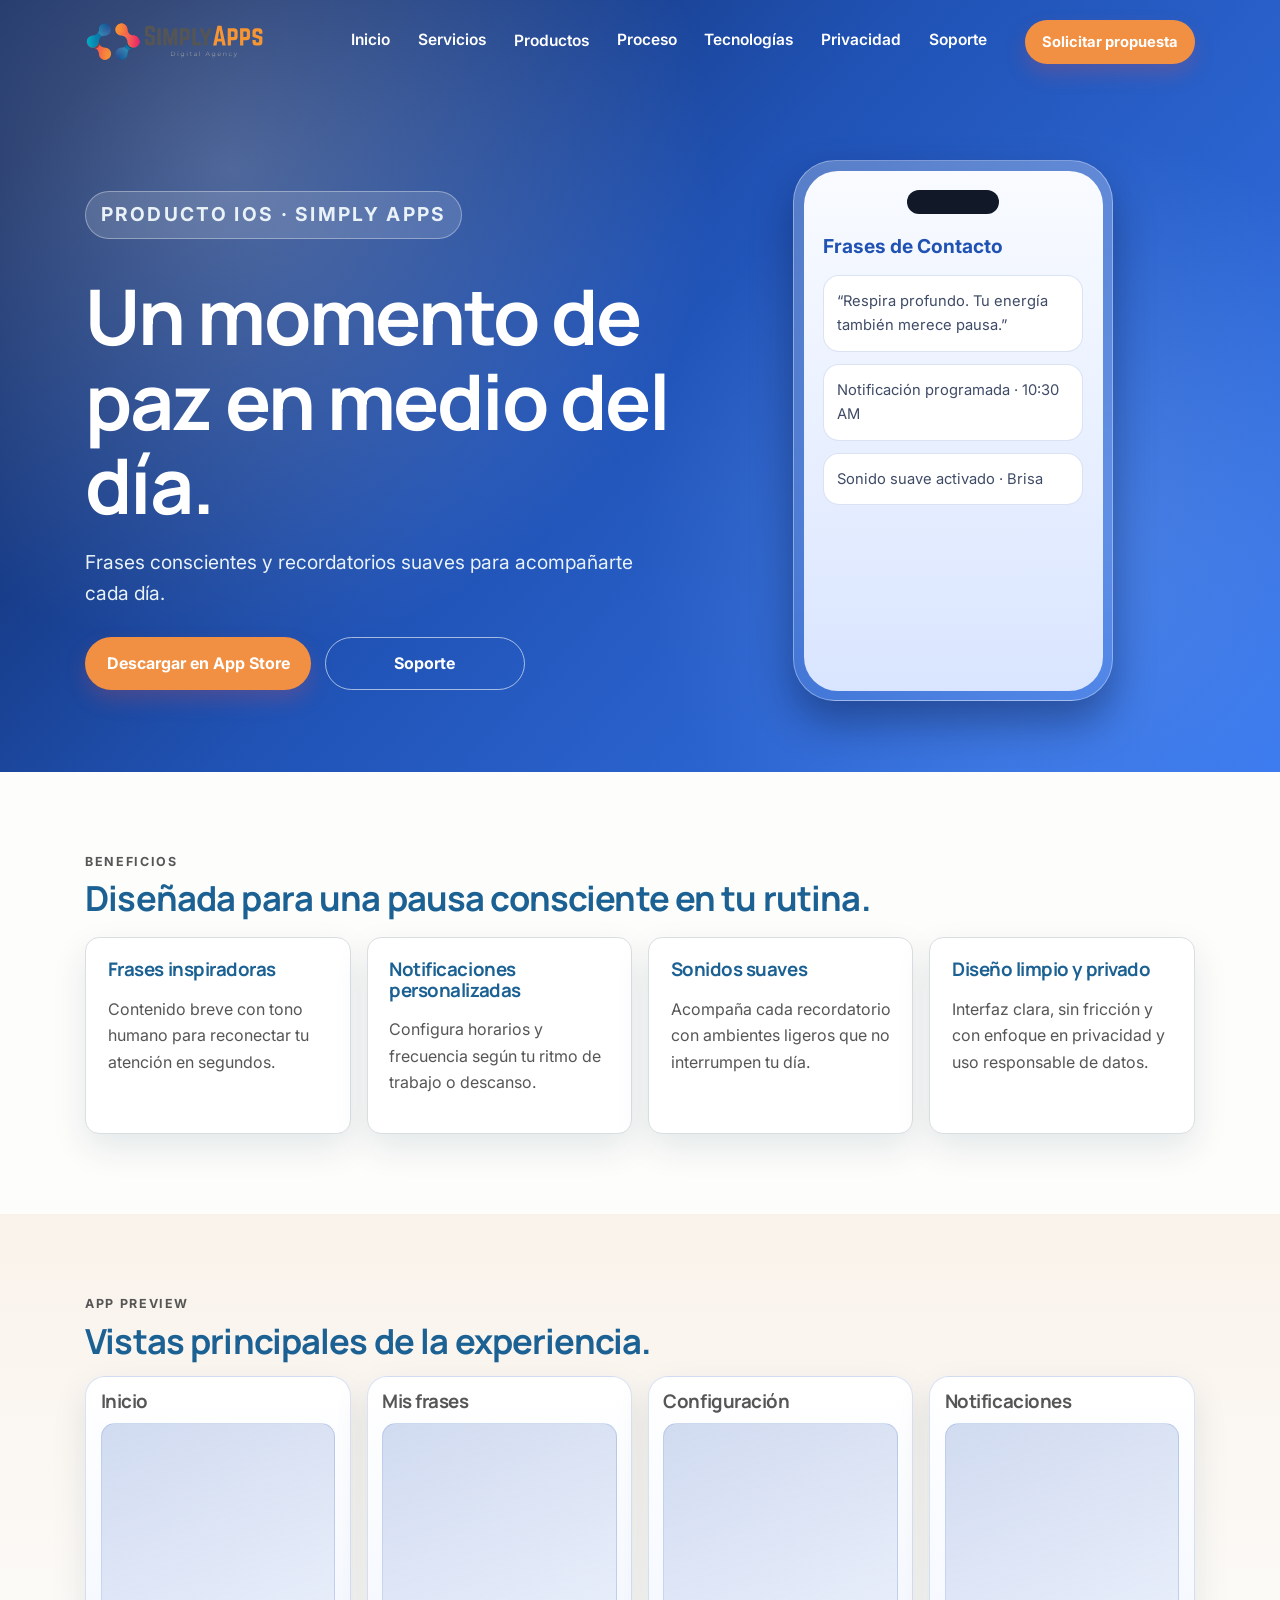
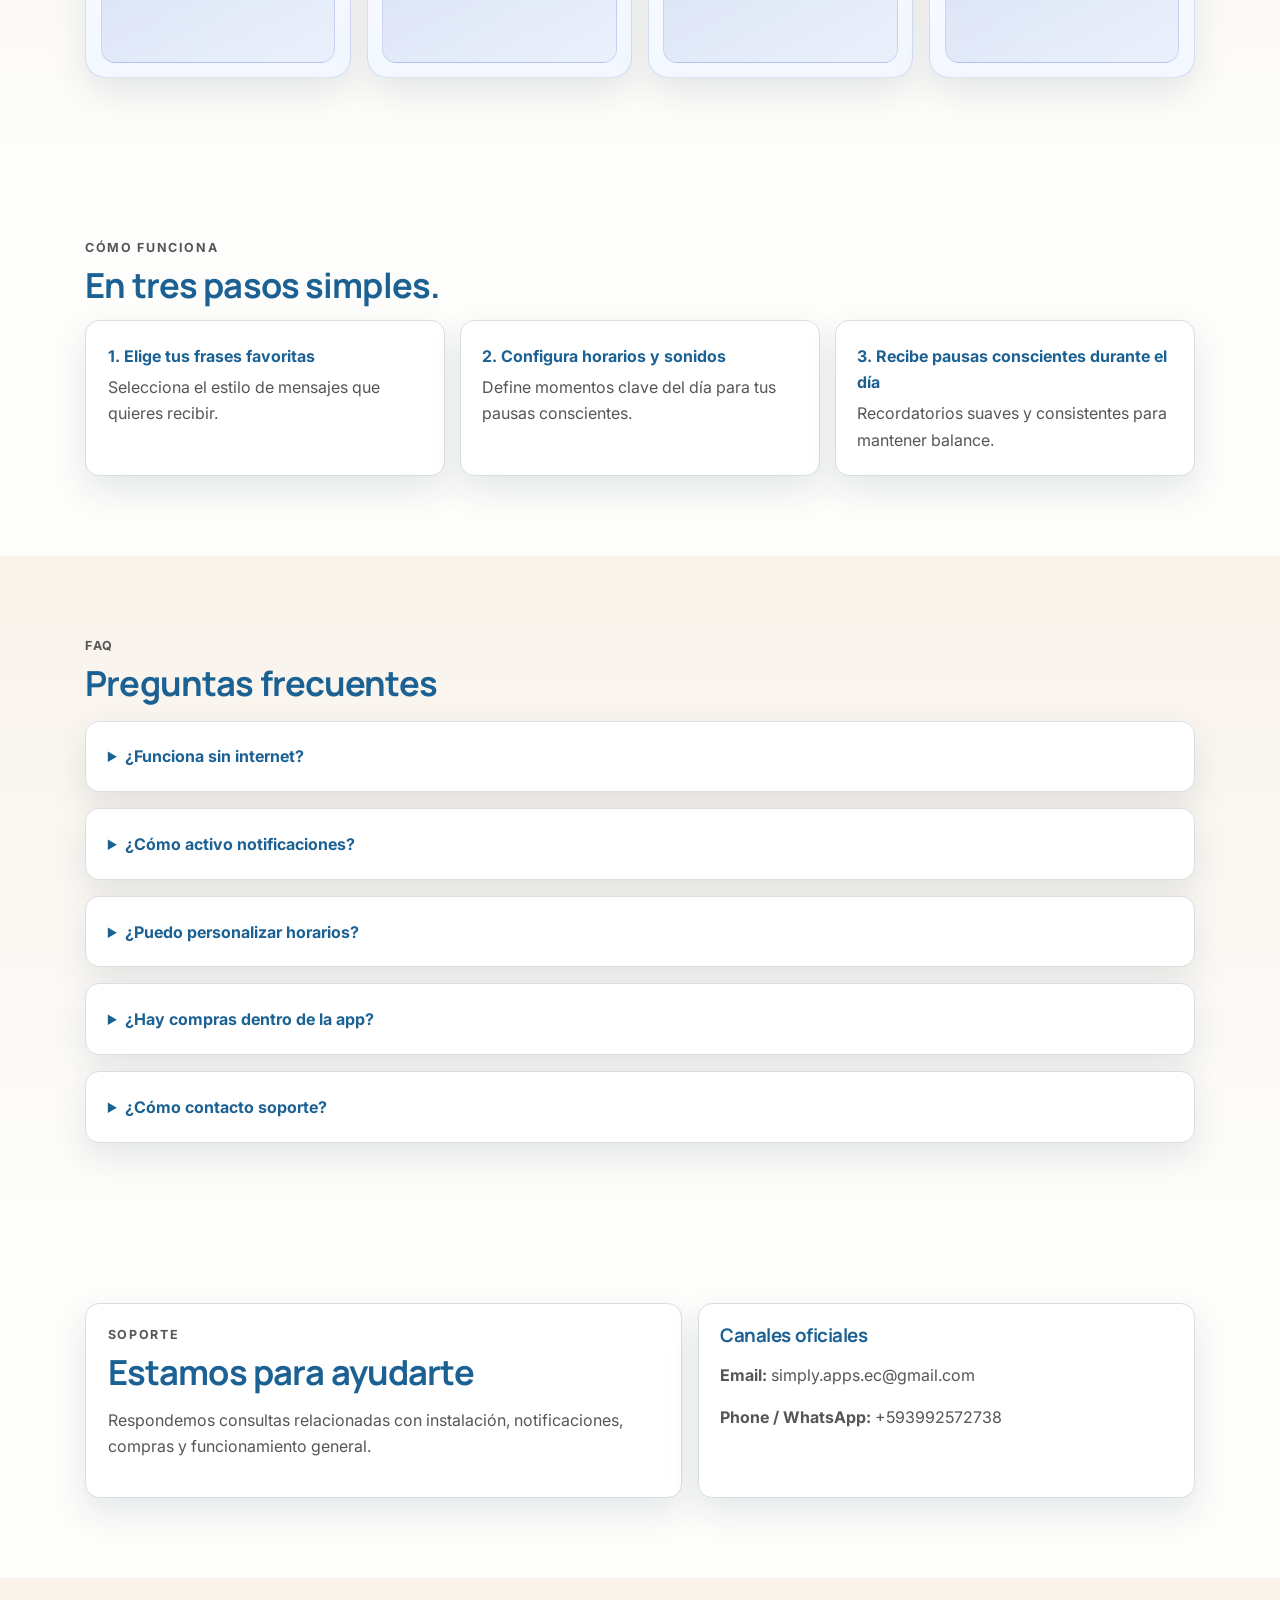
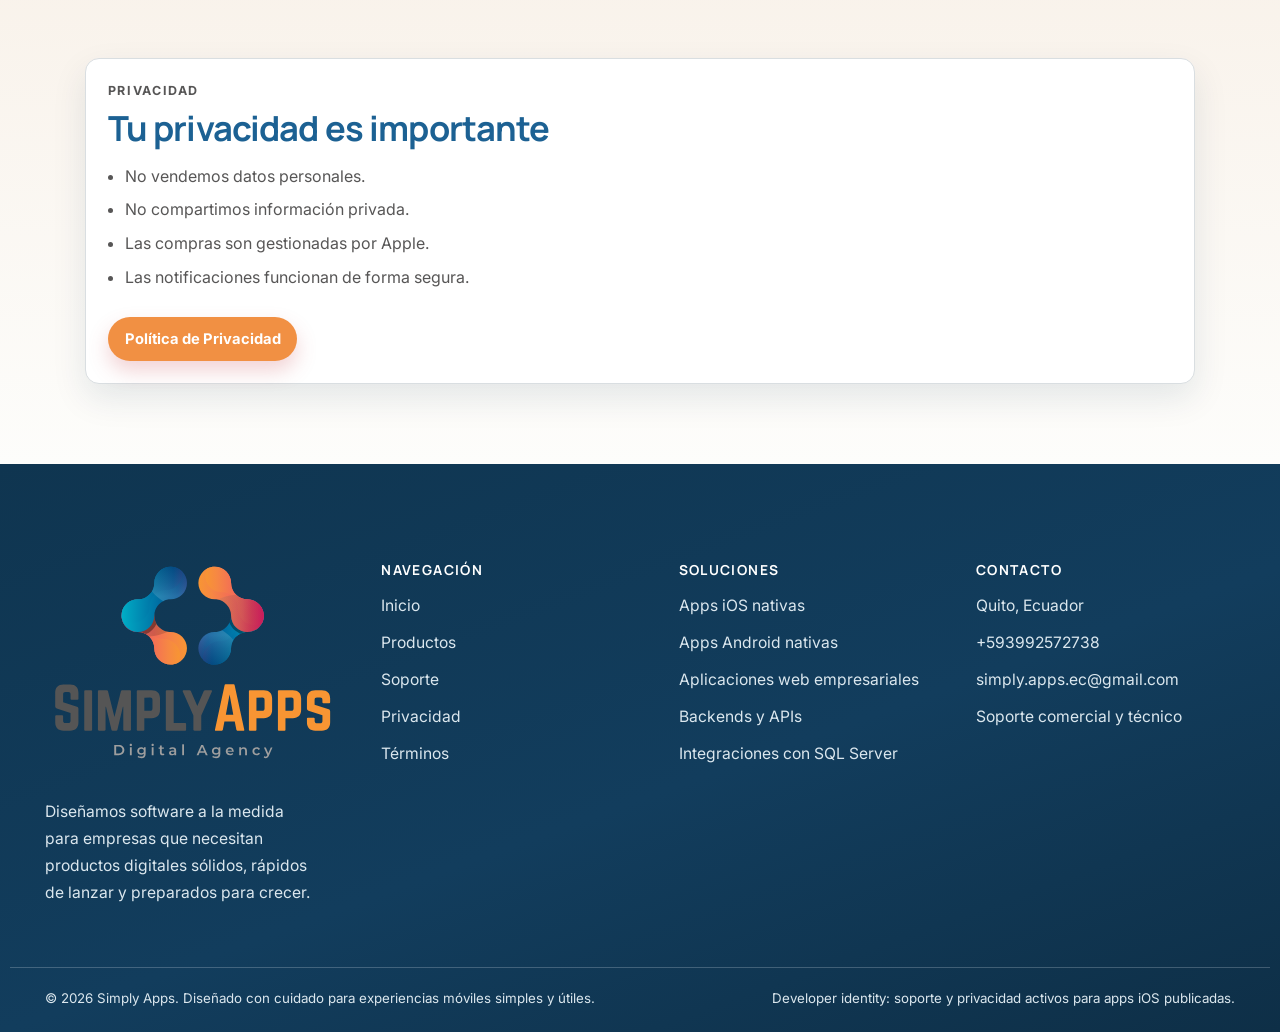
==== frases-de-contacto.html @ b0e984ca "Add Frases de Contacto product landing page and navbar dropdown" ====
<!doctype html>
<html lang="es">
  <head>
    <meta charset="UTF-8" />
    <meta name="viewport" content="width=device-width, initial-scale=1" />
    <title>Frases de Contacto | Productos | SimplyApps</title>
    <meta name="description" content="Frases de Contacto: app iOS de frases conscientes y recordatorios suaves desarrollada por Simply Apps, con soporte activo y privacidad transparente." />
    <link rel="canonical" href="https://simplyapps.github.io/frases-de-contacto.html" />
    <link rel="icon" type="image/svg+xml" href="images/favicon.svg" />
    <link rel="preconnect" href="https://fonts.googleapis.com" />
    <link rel="preconnect" href="https://fonts.gstatic.com" crossorigin />
    <link href="https://fonts.googleapis.com/css2?family=Manrope:wght@500;600;700;800&family=Inter:wght@400;500;600;700&display=swap" rel="stylesheet" />
    <link rel="stylesheet" href="css/styles.css" />
  </head>
  <body data-page="producto-frases">
    <a class="skip-link" href="#contenido">Saltar al contenido principal</a>
    <header class="site-header">
      <div id="site-nav"></div>

      <section class="page-hero product-hero" aria-labelledby="frases-title">
        <div class="page-hero__content product-hero__layout">
          <div>
            <p class="hero__badge">Producto iOS · Simply Apps</p>
            <h1 id="frases-title">Un momento de paz en medio del día.</h1>
            <p>Frases conscientes y recordatorios suaves para acompañarte cada día.</p>
            <div class="hero__cta">
              <a class="btn" href="#" aria-label="Descargar Frases de Contacto en App Store">Descargar en App Store</a>
              <a class="btn btn--ghost" href="#soporte">Soporte</a>
            </div>
          </div>
          <aside class="iphone-mockup" aria-label="Vista previa de Frases de Contacto en iPhone">
            <div class="iphone-mockup__screen">
              <div class="iphone-mockup__pill" aria-hidden="true"></div>
              <p>Frases de Contacto</p>
              <div class="iphone-mockup__card">“Respira profundo. Tu energía también merece pausa.”</div>
              <div class="iphone-mockup__card">Notificación programada · 10:30 AM</div>
              <div class="iphone-mockup__card">Sonido suave activado · Brisa</div>
            </div>
          </aside>
        </div>
      </section>
    </header>

    <main id="contenido">
      <section class="section">
        <div class="container">
          <p class="eyebrow">Beneficios</p>
          <h2>Diseñada para una pausa consciente en tu rutina.</h2>
          <div class="cards cards--4">
            <article class="card"><h3>Frases inspiradoras</h3><p>Contenido breve con tono humano para reconectar tu atención en segundos.</p></article>
            <article class="card"><h3>Notificaciones personalizadas</h3><p>Configura horarios y frecuencia según tu ritmo de trabajo o descanso.</p></article>
            <article class="card"><h3>Sonidos suaves</h3><p>Acompaña cada recordatorio con ambientes ligeros que no interrumpen tu día.</p></article>
            <article class="card"><h3>Diseño limpio y privado</h3><p>Interfaz clara, sin fricción y con enfoque en privacidad y uso responsable de datos.</p></article>
          </div>
        </div>
      </section>

      <section class="section section--soft">
        <div class="container">
          <p class="eyebrow">App preview</p>
          <h2>Vistas principales de la experiencia.</h2>
          <div class="preview-grid">
            <article class="preview-card"><h3>Inicio</h3><div class="preview-card__shot" aria-hidden="true"></div></article>
            <article class="preview-card"><h3>Mis frases</h3><div class="preview-card__shot" aria-hidden="true"></div></article>
            <article class="preview-card"><h3>Configuración</h3><div class="preview-card__shot" aria-hidden="true"></div></article>
            <article class="preview-card"><h3>Notificaciones</h3><div class="preview-card__shot" aria-hidden="true"></div></article>
          </div>
        </div>
      </section>

      <section class="section">
        <div class="container">
          <p class="eyebrow">Cómo funciona</p>
          <h2>En tres pasos simples.</h2>
          <ol class="process">
            <li><strong>1. Elige tus frases favoritas</strong><span>Selecciona el estilo de mensajes que quieres recibir.</span></li>
            <li><strong>2. Configura horarios y sonidos</strong><span>Define momentos clave del día para tus pausas conscientes.</span></li>
            <li><strong>3. Recibe pausas conscientes durante el día</strong><span>Recordatorios suaves y consistentes para mantener balance.</span></li>
          </ol>
        </div>
      </section>

      <section class="section section--soft">
        <div class="container">
          <p class="eyebrow">FAQ</p>
          <h2>Preguntas frecuentes</h2>
          <div class="faq">
            <details class="faq-item"><summary>¿Funciona sin internet?</summary><p>Sí. La experiencia principal puede funcionar sin conexión una vez instalada la app y descargados sus recursos base.</p></details>
            <details class="faq-item"><summary>¿Cómo activo notificaciones?</summary><p>Al abrir la app por primera vez se solicitarán permisos. También puedes activarlas desde Ajustes de iOS.</p></details>
            <details class="faq-item"><summary>¿Puedo personalizar horarios?</summary><p>Sí. Puedes ajustar horas, frecuencia y tipo de recordatorio según tu preferencia.</p></details>
            <details class="faq-item"><summary>¿Hay compras dentro de la app?</summary><p>Las compras, cuando apliquen, están gestionadas de forma segura por Apple dentro del App Store.</p></details>
            <details class="faq-item"><summary>¿Cómo contacto soporte?</summary><p>Escríbenos a simply.apps.ec@gmail.com o contáctanos por WhatsApp al +593992572738.</p></details>
          </div>
        </div>
      </section>

      <section class="section" id="soporte">
        <div class="container support-grid">
          <article class="card">
            <p class="eyebrow">Soporte</p>
            <h2>Estamos para ayudarte</h2>
            <p>Respondemos consultas relacionadas con instalación, notificaciones, compras y funcionamiento general.</p>
          </article>
          <article class="card">
            <h3>Canales oficiales</h3>
            <p><strong>Email:</strong> <a href="mailto:simply.apps.ec@gmail.com">simply.apps.ec@gmail.com</a></p>
            <p><strong>Phone / WhatsApp:</strong> <a href="tel:+593992572738">+593992572738</a></p>
          </article>
        </div>
      </section>

      <section class="section section--soft">
        <div class="container">
          <article class="card">
            <p class="eyebrow">Privacidad</p>
            <h2>Tu privacidad es importante</h2>
            <ul class="privacy-list">
              <li>No vendemos datos personales.</li>
              <li>No compartimos información privada.</li>
              <li>Las compras son gestionadas por Apple.</li>
              <li>Las notificaciones funcionan de forma segura.</li>
            </ul>
            <div class="hero__cta">
              <a class="btn btn--sm" href="privacy.html">Política de Privacidad</a>
            </div>
          </article>
        </div>
      </section>
    </main>

    <div id="site-footer"></div>

    <script src="js/main.js" defer></script>
  </body>
</html>
---- css/styles.css ----
:root {
  --color-primary: #1c6193;
  --color-secondary: #0a88b1;
  --color-accent: #f19043;
  --color-accent-strong: #cd5057;
  --color-text: #575656;
  --color-text-muted: #a1a6a9;
  --color-bg: #fdfdfb;
  --color-surface-warm: #ebd0b6;
  --color-surface: #ffffff;
  --color-border: #d9dee1;
  --color-footer-bg: #0f3550;
  --shadow-soft: 0 14px 34px rgba(14, 50, 76, 0.1);
  --shadow-nav: 0 8px 24px rgba(16, 52, 78, 0.14);
  --radius-lg: 22px;
  --radius-md: 14px;
  --container-max: 1180px;
  --container-pad: clamp(1rem, 3vw, 2.2rem);
}

* { box-sizing: border-box; }
html, body { margin: 0; padding: 0; }
body {
  font-family: 'Inter', system-ui, -apple-system, 'Segoe UI', Roboto, sans-serif;
  color: var(--color-text);
  background: var(--color-bg);
  line-height: 1.65;
}
a { color: inherit; text-decoration: none; }
h1, h2, h3 {
  font-family: 'Manrope', 'Inter', system-ui, sans-serif;
  line-height: 1.1;
  letter-spacing: -0.025em;
  margin: 0;
}
.container { width: 100%; max-width: var(--container-max); margin-inline: auto; padding-inline: var(--container-pad); }
.skip-link { position: absolute; left: -1000px; top: 0; }
.skip-link:focus { left: 1rem; top: 1rem; z-index: 1000; background: #fff; padding: .7rem .85rem; border-radius: .6rem; }
.sr-only { position: absolute; width: 1px; height: 1px; margin: -1px; overflow: hidden; clip: rect(0,0,0,0); }

.nav {
  position: fixed;
  inset: 0 0 auto;
  z-index: 80;
  transition: background .28s ease, box-shadow .28s ease, border-color .28s ease;
  border-bottom: 1px solid transparent;
}
.nav.is-scrolled {
  background: rgba(253, 253, 251, 0.95);
  border-color: rgba(10, 136, 177, 0.18);
  box-shadow: var(--shadow-nav);
  backdrop-filter: blur(12px);
}
.nav__inner { min-height: 84px; display: flex; align-items: center; justify-content: space-between; gap: 1rem; }
.brand { display: inline-flex; align-items: center; }
.brand img { height: 42px; width: auto; display: block; }
.nav__menu { display: flex; align-items: center; gap: clamp(.9rem, 1.8vw, 1.45rem); }
.nav__menu a:not(.btn),
.nav__dropdown-toggle {
  color: #fff;
  font-weight: 600;
  font-size: .97rem;
  padding: .2rem .15rem .3rem;
  border-bottom: 2px solid transparent;
  transition: color .2s ease, border-color .2s ease;
  background: transparent;
  border-top: 0;
  border-left: 0;
  border-right: 0;
  cursor: pointer;
  font-family: inherit;
}
.nav__menu a:not(.btn):hover,
.nav__menu a:not(.btn):focus-visible,
.nav__dropdown-toggle:hover,
.nav__dropdown-toggle:focus-visible { color: var(--color-accent); }
.nav.is-scrolled .nav__menu a:not(.btn),
.nav.is-scrolled .nav__dropdown-toggle { color: var(--color-primary); }
.nav__menu a.is-active { border-bottom-color: currentColor; color: var(--color-accent) !important; }
.nav__menu .btn { margin-left: clamp(.35rem, 1vw, .8rem); }
.nav__item--dropdown { position: relative; }
.nav__dropdown {
  position: absolute;
  top: calc(100% + .75rem);
  left: -.8rem;
  min-width: 220px;
  background: rgba(255, 255, 255, .98);
  border: 1px solid rgba(28, 97, 147, .16);
  border-radius: 12px;
  box-shadow: var(--shadow-soft);
  padding: .5rem;
  display: none;
}
.nav__dropdown a {
  display: block;
  color: var(--color-primary) !important;
  border-radius: 9px;
  border-bottom: 0 !important;
  padding: .55rem .65rem !important;
}
.nav__dropdown a:hover,
.nav__dropdown a:focus-visible { background: rgba(32, 82, 180, .12); color: #2052B4 !important; }
.nav__item--dropdown:hover .nav__dropdown,
.nav__item--dropdown.is-open .nav__dropdown { display: block; }

.nav-toggle {
  display: none;
  border: 1px solid rgba(255,255,255,.35);
  background: rgba(255,255,255,.1);
  border-radius: 12px;
  padding: .5rem;
}
.nav.is-scrolled .nav-toggle { border-color: rgba(28, 97, 147, .24); background: #fff; }
.nav-toggle span[aria-hidden='true'] { display: block; width: 22px; height: 2px; margin: 4px 0; background: #fff; }
.nav.is-scrolled .nav-toggle span[aria-hidden='true'] { background: var(--color-primary); }

.hero, .page-hero {
  position: relative;
  width: 100vw;
  max-width: 100vw;
  margin: 0 calc(50% - 50vw);
  overflow: hidden;
}
.hero { min-height: min(94vh, 980px); }
.hero__media { position: absolute; inset: 0; background: url('https://images.unsplash.com/photo-1517248135467-4c7edcad34c4?auto=format&fit=crop&w=2000&q=80') center/cover; }
.hero__overlay { position: absolute; inset: 0; background: linear-gradient(112deg, rgba(7, 39, 62, .92) 16%, rgba(10, 74, 110, .76) 54%, rgba(12, 92, 135, .62) 100%); }
.hero__content, .page-hero__content {
  position: relative;
  z-index: 2;
  padding: clamp(8rem, 20vh, 10rem) var(--container-pad) clamp(3rem, 8vh, 4.4rem);
  width: min(var(--container-max), 100%);
  margin: 0 auto;
}
.hero__content > * { max-width: 760px; }
.hero__badge {
  display: inline-flex;
  background: rgba(255, 255, 255, .14);
  color: #fff;
  border: 1px solid rgba(255,255,255,.35);
  border-radius: 999px;
  font-size: .74rem;
  font-weight: 700;
  letter-spacing: .12em;
  text-transform: uppercase;
  padding: .46rem .9rem;
}
.hero h1, .page-hero h1 { font-size: clamp(2.2rem, 6.5vw, 4.8rem); margin: 1rem 0; color: #fff; }
.hero p, .page-hero p { color: #e9f2f6; font-size: clamp(1rem, 2vw, 1.2rem); max-width: 62ch; }
.page-hero {
  min-height: clamp(20rem, 44vh, 26rem);
  background: linear-gradient(125deg, #174c70 4%, #1c6193 48%, #0a88b1 100%);
}
.page-hero::before {
  content: '';
  position: absolute;
  inset: 0;
  background: radial-gradient(circle at 12% 28%, rgba(235, 208, 182, .28), transparent 46%), radial-gradient(circle at 84% 86%, rgba(241, 144, 67, .2), transparent 42%);
}

.hero__cta { display: flex; flex-wrap: wrap; gap: .85rem; margin-top: 1.7rem; }
.btn {
  border: none;
  border-radius: 999px;
  font-weight: 700;
  min-height: 44px;
  padding: .75rem 1.35rem;
  display: inline-flex;
  align-items: center;
  justify-content: center;
  transition: background .2s ease, transform .2s ease, box-shadow .2s ease;
}
.btn:hover { transform: translateY(-1px); }
.btn:focus-visible, a:focus-visible, button:focus-visible, summary:focus-visible { outline: 3px solid rgba(241, 144, 67, .45); outline-offset: 2px; }
.btn--primary, .btn { background: var(--color-accent); color: #fff; box-shadow: 0 10px 20px rgba(205, 80, 87, .25); }
.btn--primary:hover, .btn:hover { background: var(--color-accent-strong); }
.btn--ghost {
  background: transparent;
  color: #fff;
  border: 1px solid rgba(255,255,255,.6);
  box-shadow: none;
}
.btn--ghost:hover { background: rgba(255,255,255,.15); }
.nav.is-scrolled .btn--ghost { color: var(--color-primary); border-color: rgba(28, 97, 147, .42); }
.btn--sm { min-height: 40px; padding: .62rem 1.05rem; font-size: .92rem; }

.hero__trust { margin-top: clamp(2rem, 8vh, 3.4rem); border-top: 1px solid rgba(255,255,255,.3); padding-top: 1.1rem; }
.hero__trust p { margin: 0; color: #eef7fb; font-size: .75rem; letter-spacing: .12em; font-weight: 700; }
.hero__trust ul { list-style: none; padding: 0; margin: .8rem 0 0; display: grid; grid-template-columns: repeat(4, minmax(0, 1fr)); gap: .9rem; color: #f8fbfd; font-weight: 600; }

.section { padding: clamp(3rem, 7vw, 5rem) 0; }
.section h2 { font-size: clamp(1.6rem, 2.7vw, 2.5rem); margin: .45rem 0 1rem; color: var(--color-primary); }
.section p { color: var(--color-text); max-width: 68ch; }
.section--soft { background: linear-gradient(180deg, rgba(235, 208, 182, .24), rgba(253, 253, 251, .95)); }
.eyebrow { color: var(--color-secondary); font-size: .78rem; letter-spacing: .13em; font-weight: 700; text-transform: uppercase; margin: 0; }

.grid { display: grid; gap: 1.1rem; }
.grid--2 { grid-template-columns: 1.2fr 1fr; }
.cards, .stats, .faq { display: grid; gap: 1rem; margin-top: 1.2rem; }
.cards--4 { grid-template-columns: repeat(4, minmax(0, 1fr)); }
.cards--3 { grid-template-columns: repeat(3, minmax(0, 1fr)); }
.cards--2 { grid-template-columns: repeat(2, minmax(0, 1fr)); }

.card, .stats li, .process li, .faq-item {
  background: var(--color-surface);
  border: 1px solid var(--color-border);
  border-radius: var(--radius-md);
  box-shadow: var(--shadow-soft);
  padding: clamp(1rem, 2vw, 1.35rem);
}
.card h3, .card h2 { margin-bottom: .5rem; color: var(--color-primary); }
.card p, .card li { color: var(--color-text); }
.stats { list-style: none; padding: 0; margin: 0; }
.stats li strong { display: block; color: var(--color-primary); margin-bottom: .35rem; }
.process { list-style: none; padding: 0; margin: 1rem 0 0; display: grid; grid-template-columns: repeat(3, minmax(0,1fr)); gap: .9rem; }
.process strong { display: block; margin-bottom: .3rem; color: var(--color-primary); }
.chips { list-style: none; margin: 1rem 0 0; padding: 0; display: flex; gap: .7rem; flex-wrap: wrap; }
.chips li { border: 1px solid rgba(10,136,177,.28); background: #fff; border-radius: 999px; padding: .45rem .85rem; color: var(--color-primary); font-weight: 600; }
.app-highlight { display: grid; gap: 1rem; grid-template-columns: 1.45fr 1fr; align-items: center; }
.app-card ul, .legal-card ul { margin: .7rem 0 0; padding-left: 1rem; }

.cta-block {
  background: linear-gradient(120deg, #1a5b89 5%, #0d79a0 55%, #0a88b1 100%);
  border-radius: var(--radius-lg);
  padding: clamp(1.6rem, 4vw, 2.7rem);
  box-shadow: var(--shadow-soft);
}
.cta-block h2, .cta-block p { color: #fff; }
.cta-block .eyebrow { color: rgba(255,255,255,.78); }

.legal-grid { display: grid; gap: 1rem; grid-template-columns: repeat(2, minmax(0, 1fr)); }
.legal-footer p { margin: 0; }
.faq-item summary { font-weight: 700; color: var(--color-primary); cursor: pointer; }
.faq-item p { margin: .65rem 0 0; }
.product-hero {
  background: linear-gradient(132deg, #0f285f 8%, #2052B4 46%, #3778ef 100%);
}
.product-hero::before {
  content: '';
  position: absolute;
  inset: 0;
  background: radial-gradient(circle at 18% 22%, rgba(255,255,255,.25), transparent 40%), radial-gradient(circle at 82% 70%, rgba(158,197,255,.24), transparent 35%);
}
.product-hero__layout {
  display: grid;
  gap: clamp(1.3rem, 2.8vw, 3rem);
  grid-template-columns: 1.1fr .9fr;
  align-items: center;
}
.product-hero__layout .hero__cta .btn { min-width: 200px; }
.iphone-mockup {
  justify-self: center;
  width: min(320px, 100%);
  border-radius: 42px;
  padding: .6rem;
  border: 1px solid rgba(255,255,255,.35);
  background: linear-gradient(180deg, rgba(255,255,255,.26), rgba(255,255,255,.08));
  box-shadow: 0 22px 40px rgba(6, 18, 58, .4);
}
.iphone-mockup__screen {
  border-radius: 34px;
  background: linear-gradient(180deg, #f9fbff, #d9e5ff);
  min-height: 520px;
  padding: 1.2rem;
}
.iphone-mockup__pill {
  width: 92px;
  height: 24px;
  border-radius: 999px;
  background: #111827;
  margin: 0 auto 1.1rem;
}
.iphone-mockup__screen p { margin: 0; color: #2052B4; font-weight: 700; }
.iphone-mockup__card {
  margin-top: .75rem;
  border-radius: 16px;
  background: #fff;
  padding: .82rem;
  border: 1px solid rgba(32,82,180,.16);
  color: #3f4b67;
  font-size: .92rem;
}
.preview-grid { display: grid; grid-template-columns: repeat(4, minmax(0, 1fr)); gap: 1rem; }
.preview-card {
  border: 1px solid rgba(32,82,180,.16);
  border-radius: 20px;
  background: linear-gradient(180deg, #fff, #f3f7ff);
  box-shadow: var(--shadow-soft);
  padding: .9rem;
}
.preview-card__shot {
  min-height: 240px;
  border-radius: 14px;
  background: linear-gradient(160deg, rgba(32,82,180,.2), rgba(32,82,180,.04));
  border: 1px solid rgba(32,82,180,.15);
  margin-top: .7rem;
}
.support-grid { display: grid; gap: 1rem; grid-template-columns: 1.2fr 1fr; }
.privacy-list { margin: 1rem 0 0; padding-left: 1.1rem; display: grid; gap: .45rem; }

.site-footer {
  background: linear-gradient(160deg, #0f3550, #123d5d 55%, #0e2f47 100%);
  color: #dbe7ee;
  padding: clamp(4.8rem, 8.2vw, 6rem) 0 1.35rem;
}
.site-footer .container { max-width: 1260px; }
.footer-grid {
  display: grid;
  gap: clamp(1.8rem, 3vw, 3rem);
  grid-template-columns: minmax(280px, 1.15fr) repeat(3, minmax(170px, 1fr));
  align-items: start;
}
.footer-grid > div:first-child { max-width: 38ch; padding-right: clamp(.4rem, 1.8vw, 1.6rem); }
.footer-brand {
  display: inline-flex;
  flex-direction: column;
  align-items: flex-start;
  gap: .65rem;
  margin-bottom: .95rem;
}
.footer-brand img { width: clamp(220px, 23vw, 320px); height: auto; display: block; }
.site-footer h3 {
  margin: .15rem 0 1rem;
  color: #fff;
  font-size: .86rem;
  letter-spacing: .1em;
  text-transform: uppercase;
}
.site-footer p, .site-footer li { color: #dbe7ee; font-size: .98rem; line-height: 1.72; }
.site-footer ul { list-style: none; padding: 0; margin: 0; display: grid; gap: .62rem; }
.site-footer a { color: #dbe7ee; transition: color .2s ease; }
.site-footer a:hover { color: var(--color-accent); }
.footer-copy {
  border-top: 1px solid rgba(219,231,238,.24);
  margin-top: 2.8rem;
  padding-top: 1.25rem;
  display: flex;
  justify-content: space-between;
  gap: 1rem;
  flex-wrap: wrap;
}

@media (max-width: 1080px) {
  .cards--4, .cards--3, .grid--2, .footer-grid, .app-highlight, .legal-grid, .process, .product-hero__layout, .preview-grid, .support-grid { grid-template-columns: 1fr 1fr; }
  .hero__trust ul { grid-template-columns: repeat(2, minmax(0, 1fr)); }
  .footer-grid { gap: 1.9rem 1.5rem; }
  .footer-grid > div:first-child { grid-column: 1 / -1; max-width: 52ch; padding-right: 0; }
  .footer-brand img { width: clamp(210px, 35vw, 280px); }
}
@media (max-width: 780px) {
  .nav__inner { min-height: 76px; }
  .brand img { height: 36px; }
  .nav-toggle { display: inline-block; }
  .nav__menu {
    position: absolute;
    left: 1rem;
    right: 1rem;
    top: 84px;
    background: #fff;
    border: 1px solid rgba(28,97,147,.2);
    border-radius: 14px;
    padding: .9rem;
    box-shadow: var(--shadow-soft);
    display: none;
    flex-direction: column;
    align-items: stretch;
    gap: .7rem;
  }
  .nav__menu.is-open { display: flex; }
  .nav__menu a:not(.btn), .nav__dropdown-toggle { color: var(--color-primary); text-align: left; }
  .nav__item--dropdown { display: grid; gap: .45rem; }
  .nav__dropdown { position: static; min-width: 100%; box-shadow: none; padding: .4rem; background: #f6f9ff; }
  .nav__item--dropdown:hover .nav__dropdown { display: none; }
  .nav__item--dropdown.is-open .nav__dropdown { display: block; }
  .nav__menu .btn { margin-left: 0; margin-top: .2rem; }
  .cards--4, .cards--3, .cards--2, .grid--2, .footer-grid, .app-highlight, .legal-grid, .process, .product-hero__layout, .preview-grid, .support-grid { grid-template-columns: 1fr; }
  .footer-grid { gap: 1.8rem; }
  .site-footer { padding-top: 3.8rem; }
  .footer-grid > div:first-child { max-width: 100%; }
  .footer-brand img { width: clamp(190px, 56vw, 250px); }
  .site-footer h3 { margin-top: .1rem; }
  .hero { min-height: 86vh; }
  .hero__cta { flex-direction: column; align-items: stretch; }
  .iphone-mockup__screen { min-height: 460px; }
}

@supports not (overflow: clip) { body { overflow-x: hidden; } }
@media (prefers-reduced-motion: reduce) { * { transition: none !important; } }
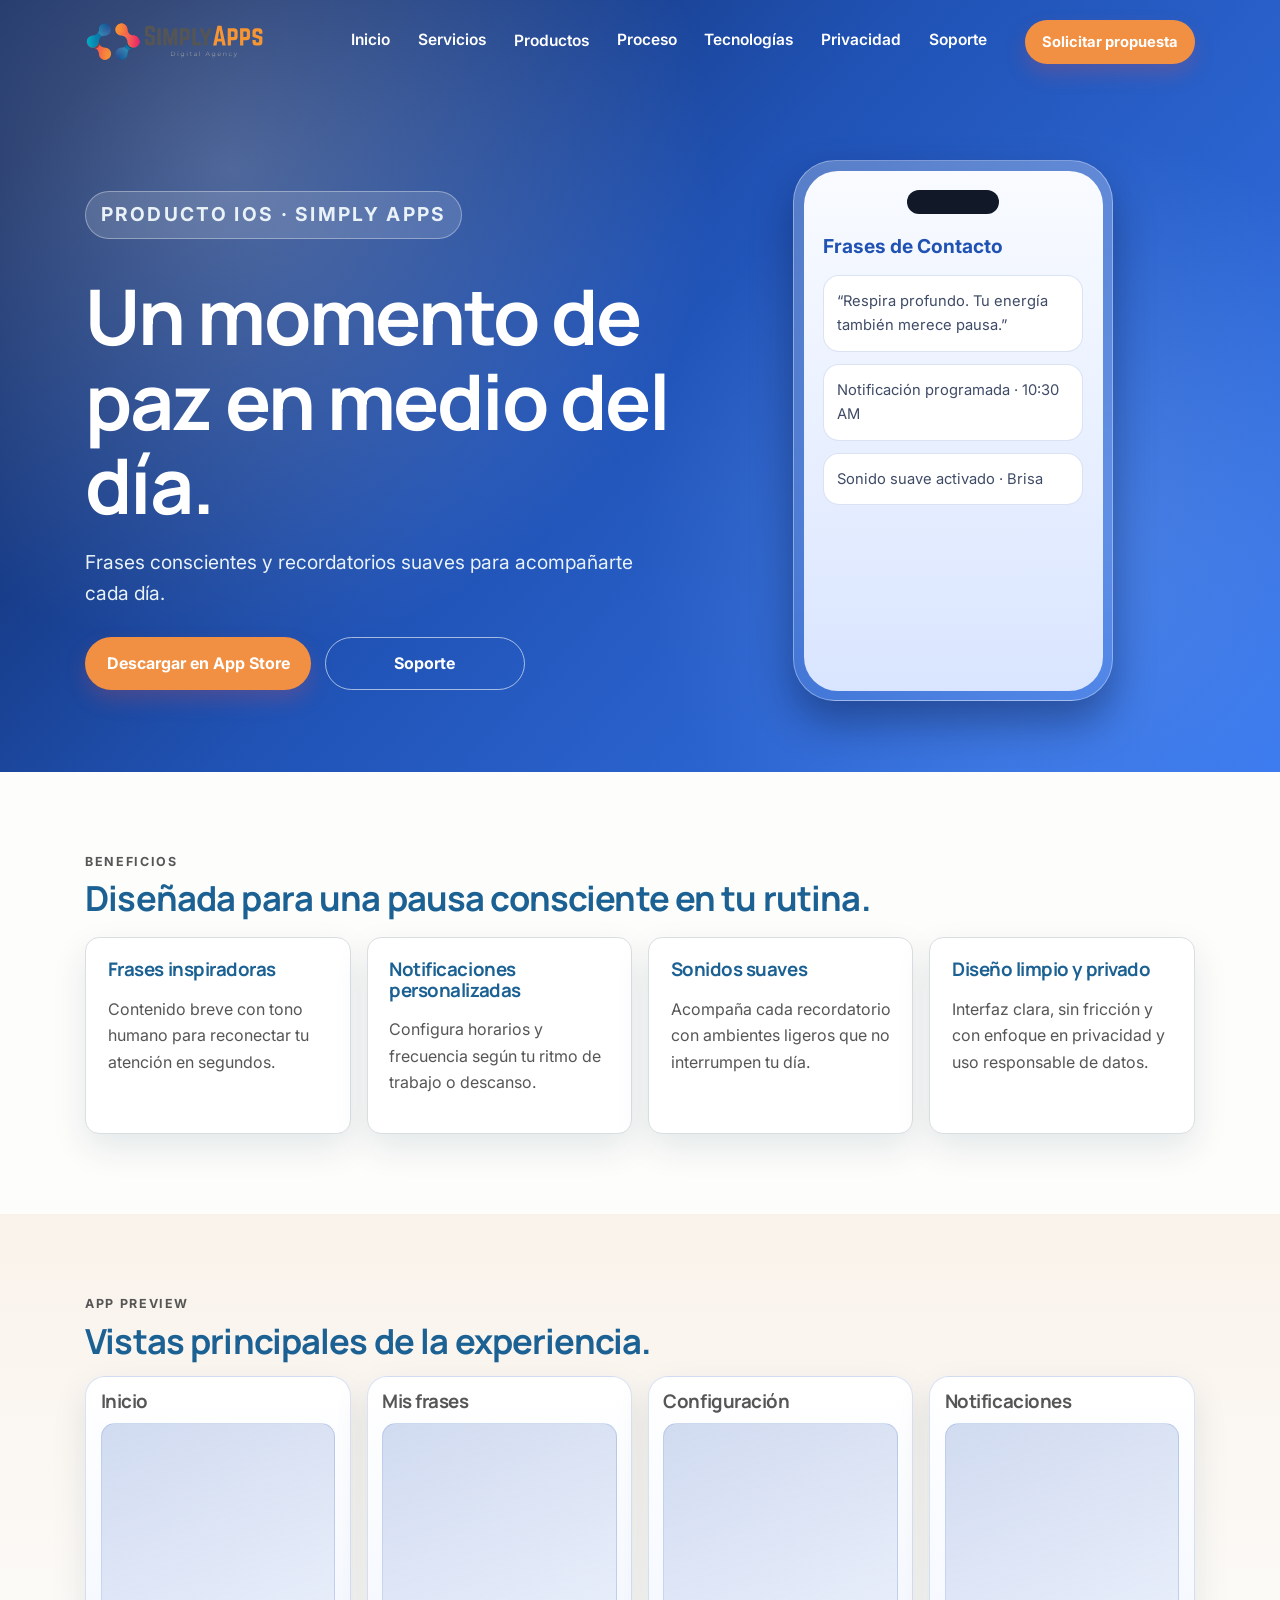
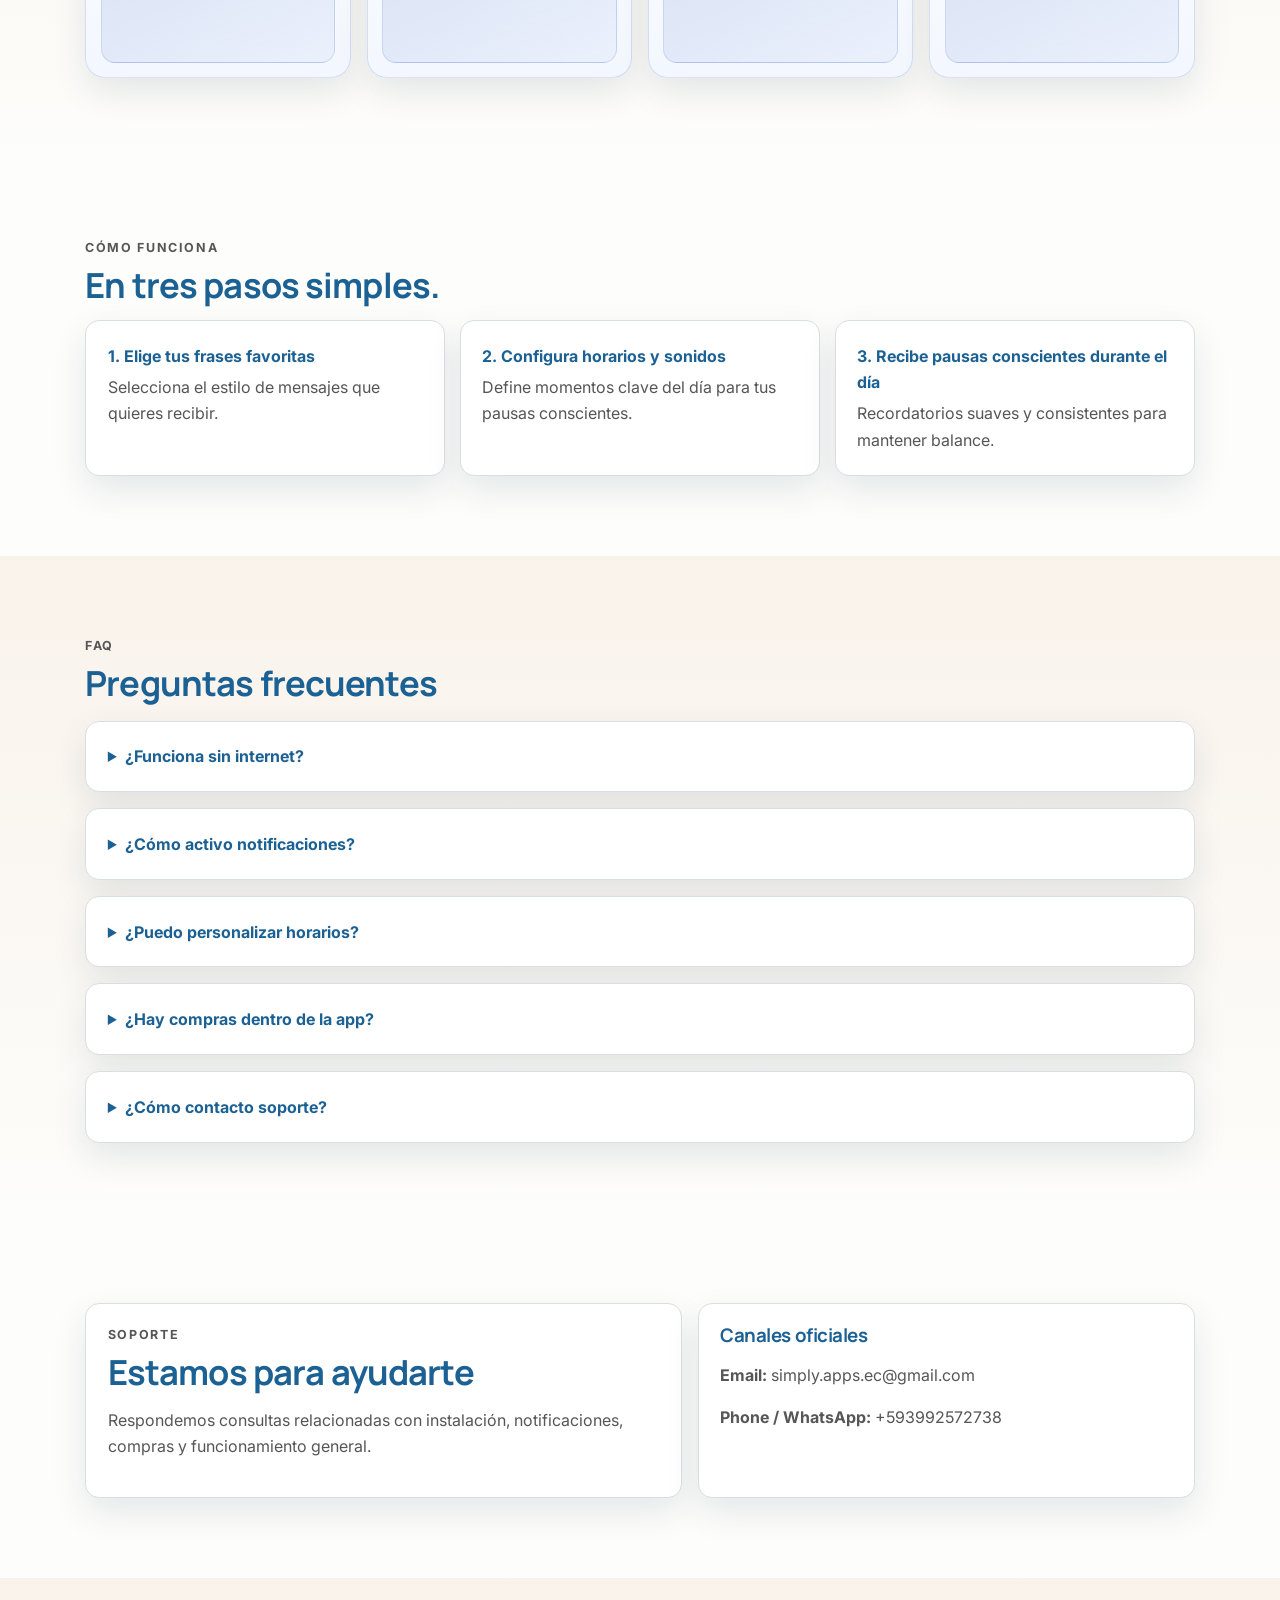
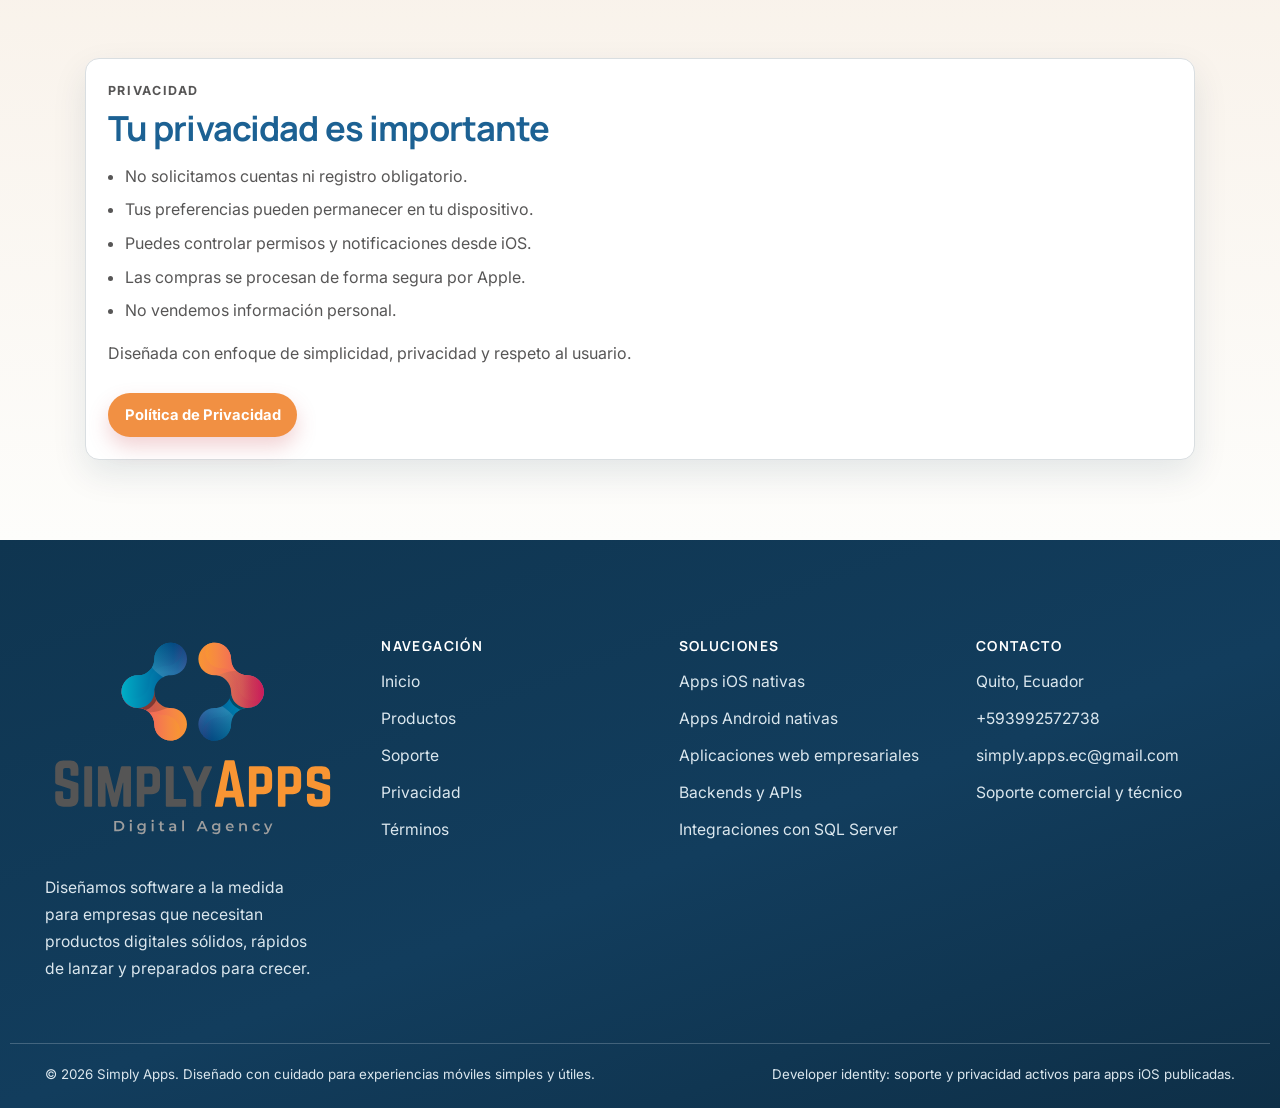
==== commit a1179e91: "Enhance privacy content and add app-specific privacy page" ====
--- a/frases-de-contacto.html
+++ b/frases-de-contacto.html
@@ -5,8 +5,11 @@
     <meta name="viewport" content="width=device-width, initial-scale=1" />
     <title>Frases de Contacto | Productos | SimplyApps</title>
     <meta name="description" content="Frases de Contacto: app iOS de frases conscientes y recordatorios suaves desarrollada por Simply Apps, con soporte activo y privacidad transparente." />
+    <meta name="theme-color" content="#1C6193" />
     <link rel="canonical" href="https://simplyapps.github.io/frases-de-contacto.html" />
-    <link rel="icon" type="image/svg+xml" href="images/favicon.svg" />
+    <link rel="icon" type="image/svg+xml" href="images/icono.svg" />
+    <link rel="shortcut icon" href="images/icono.svg" />
+    <link rel="apple-touch-icon" href="images/icono.svg" />
     <link rel="preconnect" href="https://fonts.googleapis.com" />
     <link rel="preconnect" href="https://fonts.gstatic.com" crossorigin />
     <link href="https://fonts.googleapis.com/css2?family=Manrope:wght@500;600;700;800&family=Inter:wght@400;500;600;700&display=swap" rel="stylesheet" />
@@ -115,13 +118,15 @@
             <p class="eyebrow">Privacidad</p>
             <h2>Tu privacidad es importante</h2>
             <ul class="privacy-list">
-              <li>No vendemos datos personales.</li>
-              <li>No compartimos información privada.</li>
-              <li>Las compras son gestionadas por Apple.</li>
-              <li>Las notificaciones funcionan de forma segura.</li>
+              <li>No solicitamos cuentas ni registro obligatorio.</li>
+              <li>Tus preferencias pueden permanecer en tu dispositivo.</li>
+              <li>Puedes controlar permisos y notificaciones desde iOS.</li>
+              <li>Las compras se procesan de forma segura por Apple.</li>
+              <li>No vendemos información personal.</li>
             </ul>
+            <p>Diseñada con enfoque de simplicidad, privacidad y respeto al usuario.</p>
             <div class="hero__cta">
-              <a class="btn btn--sm" href="privacy.html">Política de Privacidad</a>
+              <a class="btn btn--sm" href="privacy-frases-de-contacto.html">Política de Privacidad</a>
             </div>
           </article>
         </div>
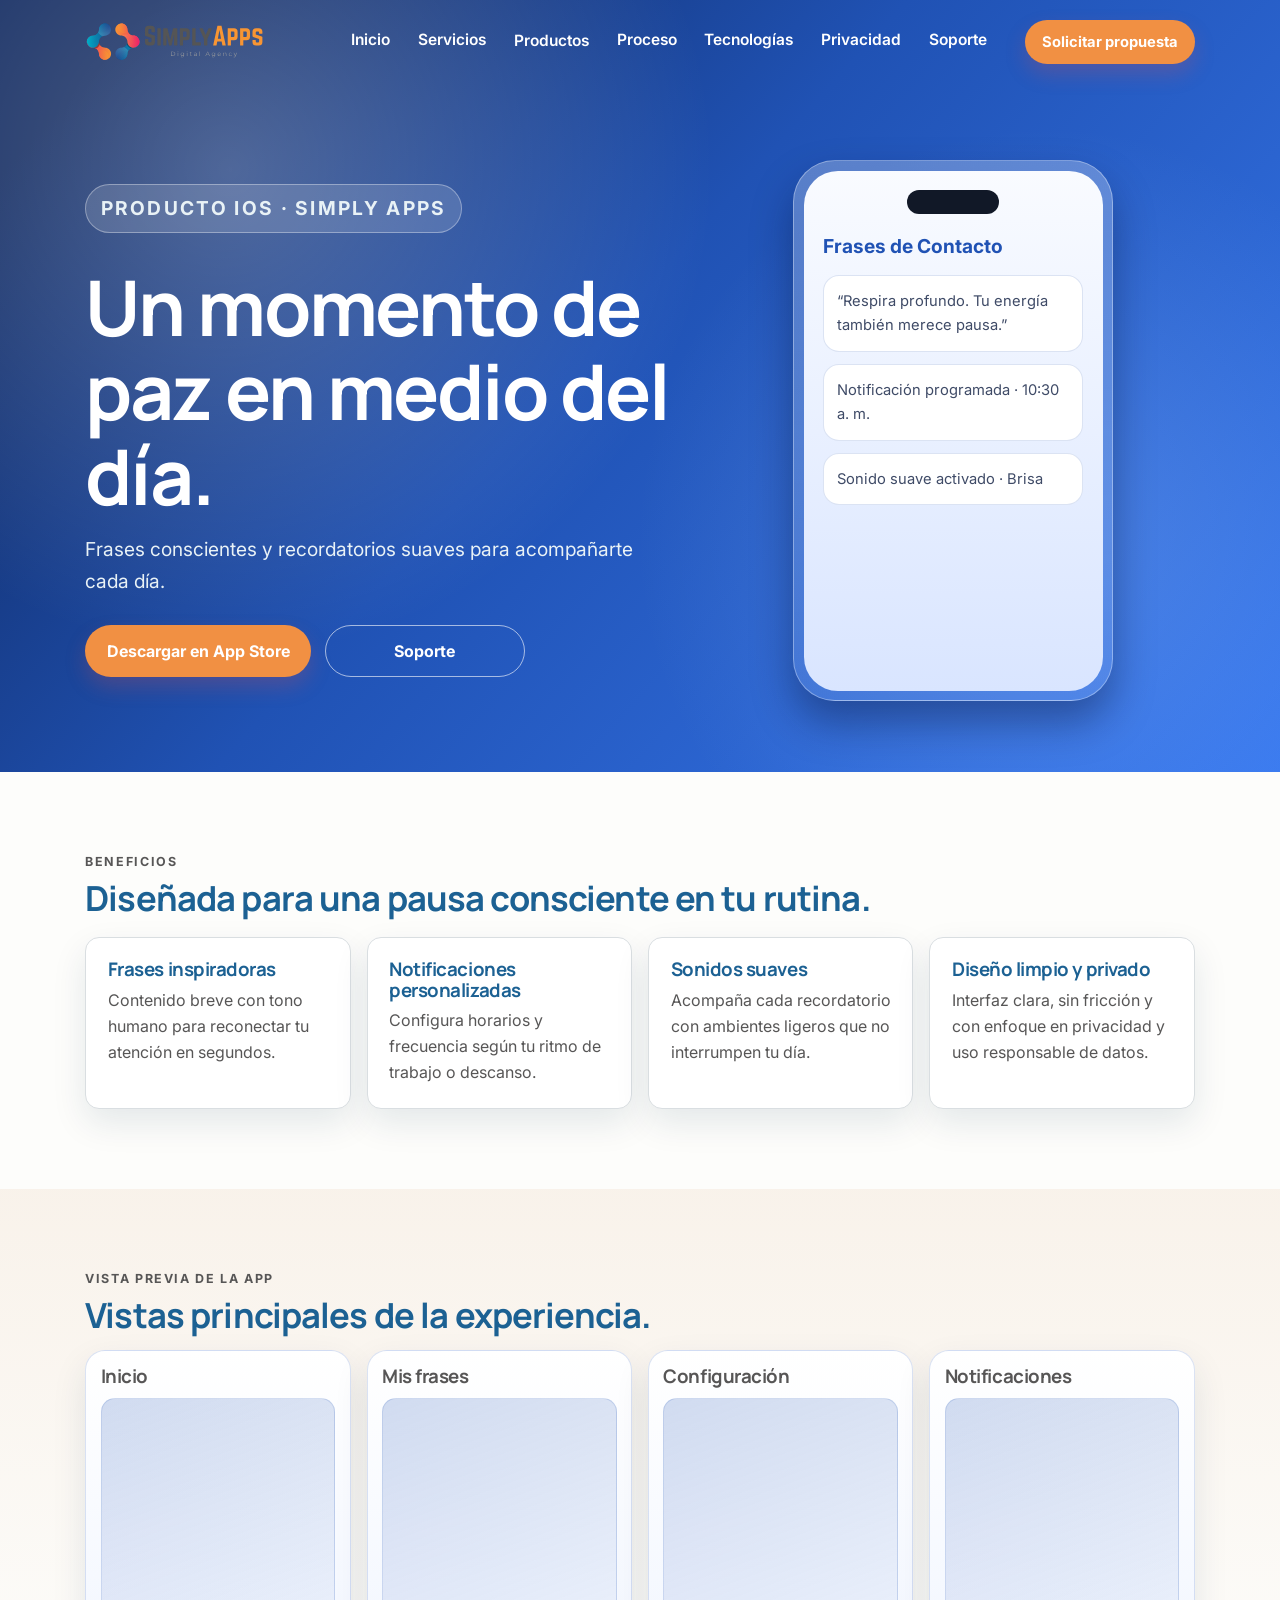
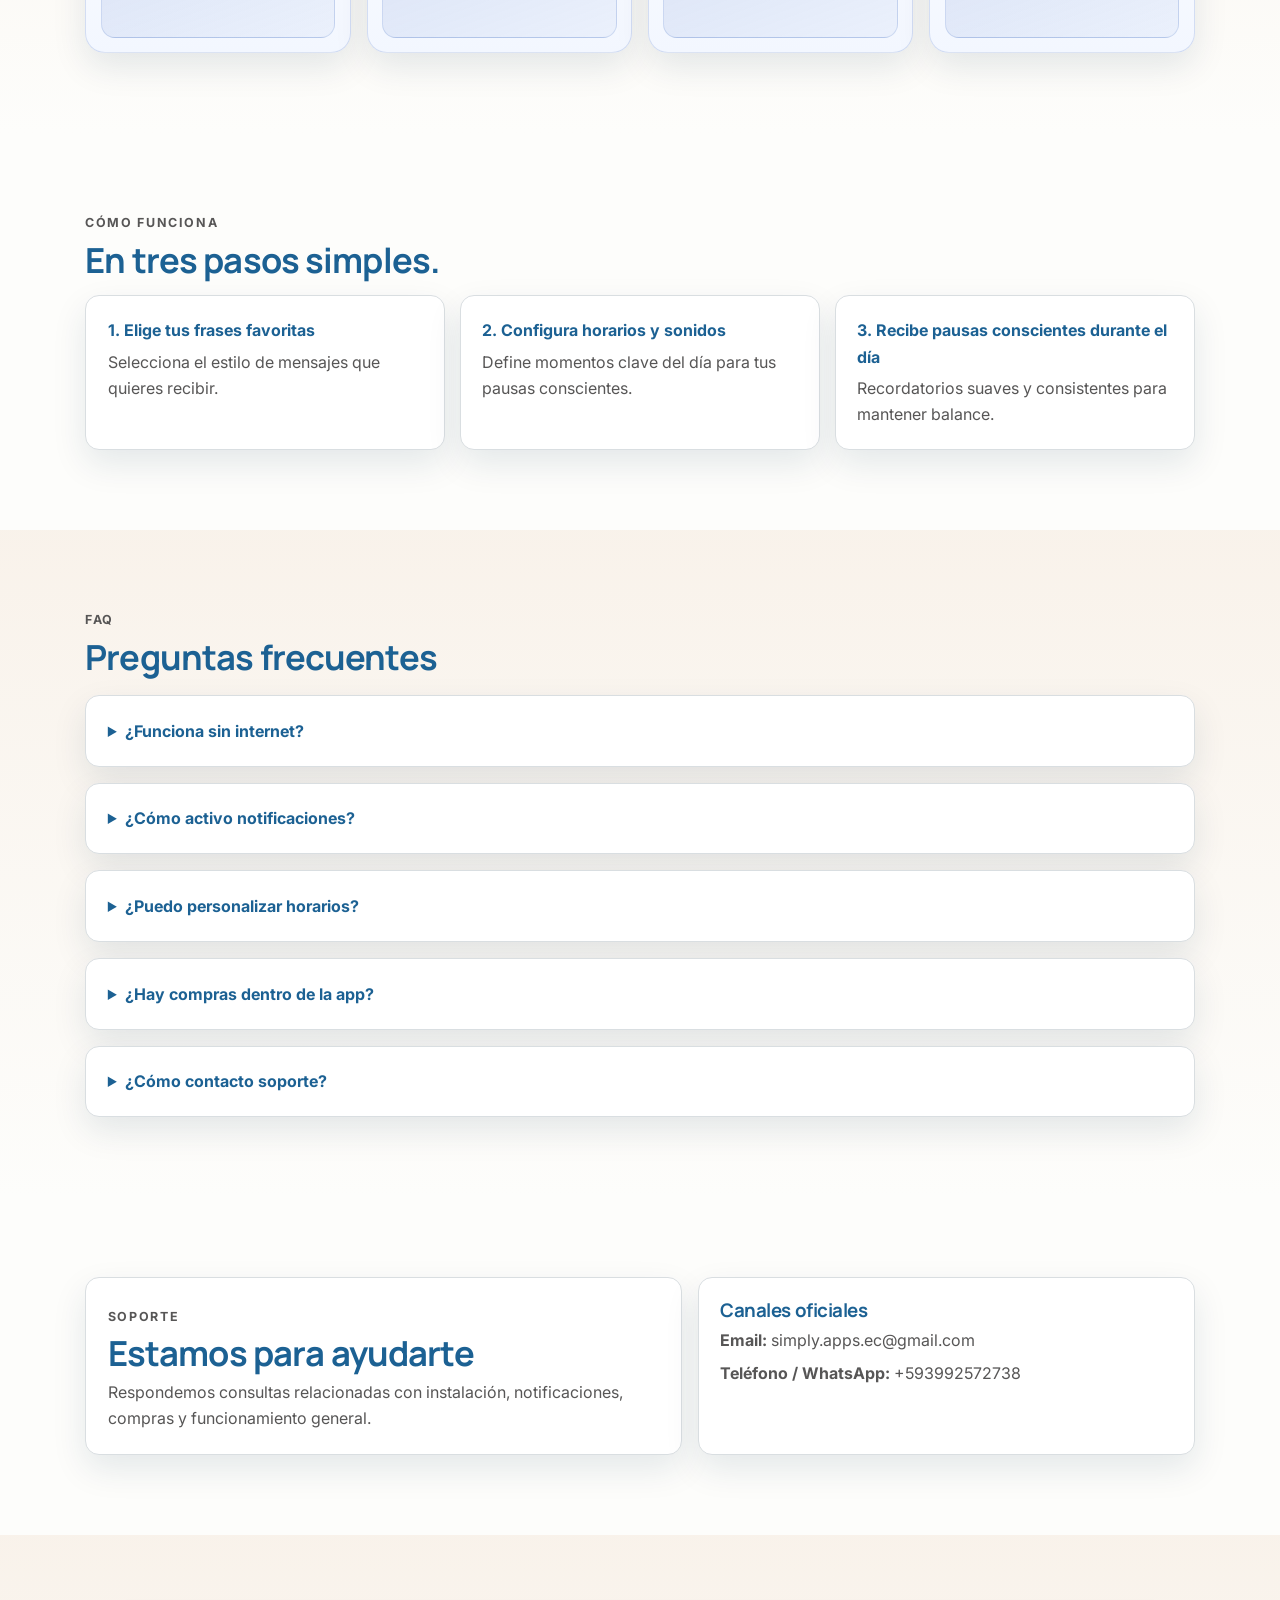
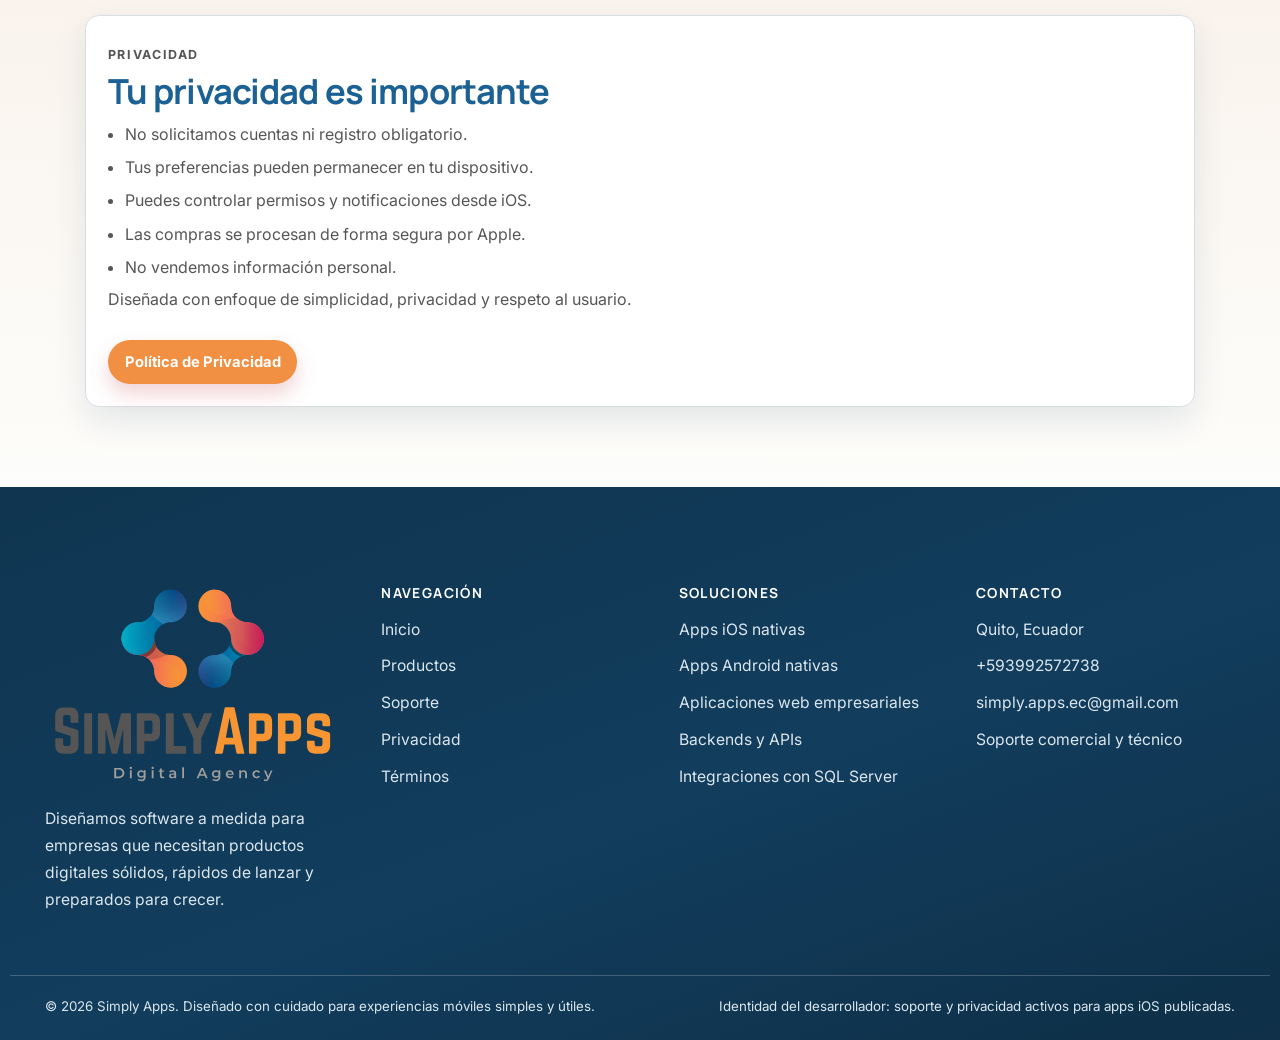
==== commit a7c253e9: "Refina redacción en español y mejora layout mobile" ====
--- a/frases-de-contacto.html
+++ b/frases-de-contacto.html
@@ -7,6 +7,15 @@
     <meta name="description" content="Frases de Contacto: app iOS de frases conscientes y recordatorios suaves desarrollada por Simply Apps, con soporte activo y privacidad transparente." />
     <meta name="theme-color" content="#1C6193" />
     <link rel="canonical" href="https://simplyapps.github.io/frases-de-contacto.html" />
+    <meta property="og:title" content="Frases de Contacto | Productos | SimplyApps" />
+    <meta property="og:description" content="Frases de Contacto: app iOS de frases conscientes y recordatorios suaves desarrollada por Simply Apps, con soporte activo y privacidad transparente." />
+    <meta property="og:type" content="website" />
+    <meta property="og:url" content="https://simplyapps.github.io/frases-de-contacto.html" />
+    <meta property="og:image" content="https://simplyapps.github.io/images/og-cover.svg" />
+    <meta name="twitter:card" content="summary_large_image" />
+    <meta name="twitter:title" content="Frases de Contacto | Productos | SimplyApps" />
+    <meta name="twitter:description" content="Frases de Contacto: app iOS de frases conscientes y recordatorios suaves desarrollada por Simply Apps, con soporte activo y privacidad transparente." />
+    <meta name="twitter:image" content="https://simplyapps.github.io/images/og-cover.svg" />
     <link rel="icon" type="image/svg+xml" href="images/icono.svg" />
     <link rel="shortcut icon" href="images/icono.svg" />
     <link rel="apple-touch-icon" href="images/icono.svg" />
@@ -17,8 +26,44 @@
   </head>
   <body data-page="producto-frases">
     <a class="skip-link" href="#contenido">Saltar al contenido principal</a>
+    <noscript>
+      <nav aria-label="Navegación esencial sin JavaScript">
+        <a href="index.html">Inicio</a> |
+        <a href="services.html">Servicios</a> |
+        <a href="support.html">Soporte</a> |
+        <a href="privacy.html">Privacidad</a> |
+        <a href="index.html#contacto">Contacto</a>
+      </nav>
+    </noscript>
     <header class="site-header">
-      <div id="site-nav"></div>
+      <nav class="nav" aria-label="Navegación principal">
+        <div class="container nav__inner">
+          <a class="brand" href="index.html" aria-label="Ir al inicio de SimplyApps">
+            <img src="images/logoh.svg" alt="SimplyApps" />
+          </a>
+          <button class="nav-toggle" type="button" aria-expanded="false" aria-controls="nav-menu">
+            <span class="sr-only">Abrir menú</span>
+            <span aria-hidden="true"></span>
+            <span aria-hidden="true"></span>
+            <span aria-hidden="true"></span>
+          </button>
+          <div class="nav__menu" id="nav-menu">
+            <a data-nav="inicio" href="index.html">Inicio</a>
+            <a data-nav="servicios" href="services.html">Servicios</a>
+            <div class="nav__item nav__item--dropdown">
+              <button class="nav__dropdown-toggle" type="button" aria-expanded="false" aria-controls="nav-productos-menu">Productos</button>
+              <div class="nav__dropdown" id="nav-productos-menu">
+                <a data-nav="producto-frases" href="frases-de-contacto.html">Frases de Contacto</a>
+              </div>
+            </div>
+            <a data-nav="proceso" href="process.html">Proceso</a>
+            <a data-nav="tecnologias" href="technologies.html">Tecnologías</a>
+            <a data-nav="privacy" href="privacy.html">Privacidad</a>
+            <a data-nav="support" href="support.html">Soporte</a>
+            <a class="btn btn--sm" href="index.html#contacto">Solicitar propuesta</a>
+          </div>
+        </div>
+      </nav>
 
       <section class="page-hero product-hero" aria-labelledby="frases-title">
         <div class="page-hero__content product-hero__layout">
@@ -36,7 +81,7 @@
               <div class="iphone-mockup__pill" aria-hidden="true"></div>
               <p>Frases de Contacto</p>
               <div class="iphone-mockup__card">“Respira profundo. Tu energía también merece pausa.”</div>
-              <div class="iphone-mockup__card">Notificación programada · 10:30 AM</div>
+              <div class="iphone-mockup__card">Notificación programada · 10:30 a. m.</div>
               <div class="iphone-mockup__card">Sonido suave activado · Brisa</div>
             </div>
           </aside>
@@ -60,7 +105,7 @@
 
       <section class="section section--soft">
         <div class="container">
-          <p class="eyebrow">App preview</p>
+          <p class="eyebrow">Vista previa de la app</p>
           <h2>Vistas principales de la experiencia.</h2>
           <div class="preview-grid">
             <article class="preview-card"><h3>Inicio</h3><div class="preview-card__shot" aria-hidden="true"></div></article>
@@ -107,7 +152,7 @@
           <article class="card">
             <h3>Canales oficiales</h3>
             <p><strong>Email:</strong> <a href="mailto:simply.apps.ec@gmail.com">simply.apps.ec@gmail.com</a></p>
-            <p><strong>Phone / WhatsApp:</strong> <a href="tel:+593992572738">+593992572738</a></p>
+            <p><strong>Teléfono / WhatsApp:</strong> <a href="tel:+593992572738">+593992572738</a></p>
           </article>
         </div>
       </section>
@@ -133,7 +178,49 @@
       </section>
     </main>
 
-    <div id="site-footer"></div>
+    <footer class="site-footer">
+      <div class="container footer-grid">
+        <div>
+          <a class="footer-brand" href="index.html">
+            <img src="images/LogoSquare.svg" alt="Logo SimplyApps" />
+          </a>
+          <p>Diseñamos software a medida para empresas que necesitan productos digitales sólidos, rápidos de lanzar y preparados para crecer.</p>
+        </div>
+        <div>
+          <h3>Navegación</h3>
+          <ul>
+            <li><a href="index.html">Inicio</a></li>
+            <li><a href="frases-de-contacto.html">Productos</a></li>
+            <li><a href="support.html">Soporte</a></li>
+            <li><a href="privacy.html">Privacidad</a></li>
+            <li><a href="terms.html">Términos</a></li>
+          </ul>
+        </div>
+        <div>
+          <h3>Soluciones</h3>
+          <ul>
+            <li>Apps iOS nativas</li>
+            <li>Apps Android nativas</li>
+            <li>Aplicaciones web empresariales</li>
+            <li>Backends y APIs</li>
+            <li>Integraciones con SQL Server</li>
+          </ul>
+        </div>
+        <div>
+          <h3>Contacto</h3>
+          <ul>
+            <li>Quito, Ecuador</li>
+            <li><a href="tel:+593992572738">+593992572738</a></li>
+            <li><a href="mailto:simply.apps.ec@gmail.com">simply.apps.ec@gmail.com</a></li>
+            <li>Soporte comercial y técnico</li>
+          </ul>
+        </div>
+      </div>
+      <div class="container footer-copy">
+        <small>© 2026 Simply Apps. Diseñado con cuidado para experiencias móviles simples y útiles.</small>
+        <small>Identidad del desarrollador: soporte y privacidad activos para apps iOS publicadas.</small>
+      </div>
+    </footer>
 
     <script src="js/main.js" defer></script>
   </body>
--- a/css/styles.css
+++ b/css/styles.css
@@ -26,6 +26,7 @@
   background: var(--color-bg);
   line-height: 1.65;
 }
+p { margin: 0 0 1rem; }
 a { color: inherit; text-decoration: none; }
 h1, h2, h3 {
   font-family: 'Manrope', 'Inter', system-ui, sans-serif;
@@ -158,6 +159,124 @@
 }
 
 .hero__cta { display: flex; flex-wrap: wrap; gap: .85rem; margin-top: 1.7rem; }
+
+
+.process-hero__content { max-width: min(var(--container-max), 100%); }
+.process-trust-chips {
+  list-style: none;
+  padding: 0;
+  margin: 1.35rem 0 0;
+  display: flex;
+  flex-wrap: wrap;
+  gap: .6rem;
+}
+.process-trust-chips li {
+  border: 1px solid rgba(255,255,255,.34);
+  background: rgba(255,255,255,.12);
+  color: #fff;
+  border-radius: 999px;
+  padding: .45rem .85rem;
+  font-weight: 600;
+  font-size: .9rem;
+}
+.process-section--tight { padding-block: clamp(3.5rem, 7vw, 5.4rem); }
+.process--timeline {
+  margin-top: 1.4rem;
+  grid-template-columns: repeat(2, minmax(0, 1fr));
+  gap: 1rem;
+}
+.process--timeline li {
+  position: relative;
+  overflow: hidden;
+  border-color: rgba(28, 97, 147, .18);
+}
+.process--timeline li::before {
+  content: '';
+  position: absolute;
+  inset: 0 0 auto;
+  height: 4px;
+  background: linear-gradient(90deg, rgba(28,97,147,.95), rgba(10,136,177,.9));
+}
+.process-showcase { padding-block: clamp(3.8rem, 8vw, 6.2rem); }
+.process-showcase__intro {
+  max-width: 56rem;
+  margin-bottom: clamp(1.5rem, 3vw, 2.6rem);
+}
+.process-showcase__eyebrow {
+  margin: 0;
+  text-transform: uppercase;
+  letter-spacing: .18em;
+  font-size: .78rem;
+  font-weight: 700;
+  color: #1d5f8f;
+}
+.process-showcase__title {
+  margin: .75rem 0 0;
+  color: var(--color-primary);
+  font-size: clamp(1.75rem, 4vw, 2.8rem);
+  line-height: 1.16;
+}
+.process-showcase__lead {
+  margin: .95rem 0 0;
+  max-width: 66ch;
+  color: var(--color-text-muted);
+  font-size: clamp(1rem, 1.7vw, 1.18rem);
+  line-height: 1.75;
+}
+.process-showcase__frame {
+  max-width: min(1400px, 100%);
+  margin: 0 auto;
+  padding: clamp(.55rem, 1.25vw, 1rem);
+  background: #fff;
+  border: 1px solid rgba(28, 97, 147, .14);
+  border-radius: clamp(14px, 1.7vw, 22px);
+  box-shadow: 0 12px 34px rgba(14, 50, 76, 0.08);
+}
+.process-showcase__image {
+  display: block;
+  width: 100%;
+  height: auto;
+  border-radius: clamp(10px, 1.25vw, 16px);
+}
+.process-cards .process-card {
+  transition: transform .2s ease, box-shadow .2s ease, border-color .2s ease;
+}
+.process-cards .process-card:hover {
+  transform: translateY(-4px);
+  border-color: rgba(10, 136, 177, .42);
+  box-shadow: 0 18px 34px rgba(14, 50, 76, 0.14);
+}
+.process-ideal-list {
+  margin: 1.2rem 0 0;
+  padding: 0;
+  list-style: none;
+  display: grid;
+  gap: .75rem;
+}
+.process-ideal-list li {
+  position: relative;
+  padding: .7rem .95rem .7rem 2rem;
+  border: 1px solid rgba(10,136,177,.22);
+  background: #fff;
+  border-radius: 12px;
+  box-shadow: var(--shadow-soft);
+}
+.process-ideal-list li::before {
+  content: '';
+  position: absolute;
+  left: .85rem;
+  top: 50%;
+  width: .55rem;
+  height: .55rem;
+  border-radius: 999px;
+  background: var(--color-accent);
+  transform: translateY(-50%);
+}
+.cta-block--premium {
+  border: 1px solid rgba(255,255,255,.22);
+  background: linear-gradient(135deg, #1b5d8d 0%, #1b6996 43%, #0a88b1 100%);
+}
+
 .btn {
   border: none;
   border-radius: 999px;
@@ -209,6 +328,13 @@
 }
 .card h3, .card h2 { margin-bottom: .5rem; color: var(--color-primary); }
 .card p, .card li { color: var(--color-text); }
+.card p { margin: .45rem 0 0; line-height: 1.62; }
+.card ul {
+  margin: .7rem 0 0;
+  padding-left: 1.1rem;
+  display: grid;
+  gap: .42rem;
+}
 .stats { list-style: none; padding: 0; margin: 0; }
 .stats li strong { display: block; color: var(--color-primary); margin-bottom: .35rem; }
 .process { list-style: none; padding: 0; margin: 1rem 0 0; display: grid; grid-template-columns: repeat(3, minmax(0,1fr)); gap: .9rem; }
@@ -341,12 +467,15 @@
 
 @media (max-width: 1080px) {
   .cards--4, .cards--3, .grid--2, .footer-grid, .app-highlight, .legal-grid, .process, .product-hero__layout, .preview-grid, .support-grid { grid-template-columns: 1fr 1fr; }
+  .process--timeline { grid-template-columns: 1fr 1fr; }
+  .process-showcase__intro { max-width: 48rem; }
   .hero__trust ul { grid-template-columns: repeat(2, minmax(0, 1fr)); }
   .footer-grid { gap: 1.9rem 1.5rem; }
   .footer-grid > div:first-child { grid-column: 1 / -1; max-width: 52ch; padding-right: 0; }
   .footer-brand img { width: clamp(210px, 35vw, 280px); }
 }
 @media (max-width: 780px) {
+  :root { --container-pad: 1.1rem; }
   .nav__inner { min-height: 76px; }
   .brand img { height: 36px; }
   .nav-toggle { display: inline-block; }
@@ -367,19 +496,78 @@
   }
   .nav__menu.is-open { display: flex; }
   .nav__menu a:not(.btn), .nav__dropdown-toggle { color: var(--color-primary); text-align: left; }
+  .nav__menu a:not(.btn):focus-visible,
+  .nav__dropdown-toggle:focus-visible,
+  .nav__dropdown a:focus-visible {
+    outline: 3px solid var(--color-accent);
+    outline-offset: 2px;
+    background: rgba(241, 144, 67, .16);
+    border-radius: 10px;
+    color: #0f3550 !important;
+  }
   .nav__item--dropdown { display: grid; gap: .45rem; }
   .nav__dropdown { position: static; min-width: 100%; box-shadow: none; padding: .4rem; background: #f6f9ff; }
   .nav__item--dropdown:hover .nav__dropdown { display: none; }
   .nav__item--dropdown.is-open .nav__dropdown { display: block; }
   .nav__menu .btn { margin-left: 0; margin-top: .2rem; }
   .cards--4, .cards--3, .cards--2, .grid--2, .footer-grid, .app-highlight, .legal-grid, .process, .product-hero__layout, .preview-grid, .support-grid { grid-template-columns: 1fr; }
+  .section {
+    padding: clamp(2.5rem, 8vw, 3.2rem) 0;
+  }
+  .section h2 {
+    margin: .4rem 0 .8rem;
+    font-size: clamp(1.45rem, 6.6vw, 1.95rem);
+    line-height: 1.22;
+    text-wrap: balance;
+  }
+  .section p {
+    max-width: 58ch;
+    line-height: 1.72;
+  }
+  .card, .stats li, .process li, .faq-item {
+    padding: 1rem .95rem;
+  }
+  .process--timeline { grid-template-columns: 1fr; }
+  .process-showcase { padding-block: clamp(3.2rem, 9vw, 4.2rem); }
+  .process-showcase__title { font-size: clamp(1.58rem, 8vw, 2.2rem); }
+  .process-showcase__lead { font-size: 1rem; line-height: 1.68; }
+  .process-showcase__frame { padding: .5rem; border-radius: 12px; }
+  .process-showcase__image { border-radius: 10px; }
+  .process-trust-chips li { font-size: .86rem; }
   .footer-grid { gap: 1.8rem; }
   .site-footer { padding-top: 3.8rem; }
   .footer-grid > div:first-child { max-width: 100%; }
   .footer-brand img { width: clamp(190px, 56vw, 250px); }
   .site-footer h3 { margin-top: .1rem; }
   .hero { min-height: 86vh; }
+  .hero h1, .page-hero h1 {
+    font-size: clamp(1.88rem, 8.3vw, 2.7rem);
+    line-height: 1.16;
+    text-wrap: balance;
+  }
+  .hero p, .page-hero p { font-size: 1rem; line-height: 1.68; }
+  .hero__content, .page-hero__content {
+    padding-top: clamp(7rem, 24vh, 8rem);
+    padding-bottom: clamp(2.4rem, 8vh, 3.2rem);
+  }
+  .hero__trust ul { grid-template-columns: 1fr; gap: .5rem; }
+  .hero__trust li { line-height: 1.4; }
+  .cta-block {
+    border-radius: 18px;
+    padding: 1.35rem 1.1rem;
+  }
+  .footer-copy {
+    margin-top: 2rem;
+    padding-top: 1rem;
+    gap: .7rem;
+  }
   .hero__cta { flex-direction: column; align-items: stretch; }
+  .hero__cta .btn { width: 100%; }
+  .chips li {
+    width: 100%;
+    justify-content: center;
+    text-align: center;
+  }
   .iphone-mockup__screen { min-height: 460px; }
 }
 
